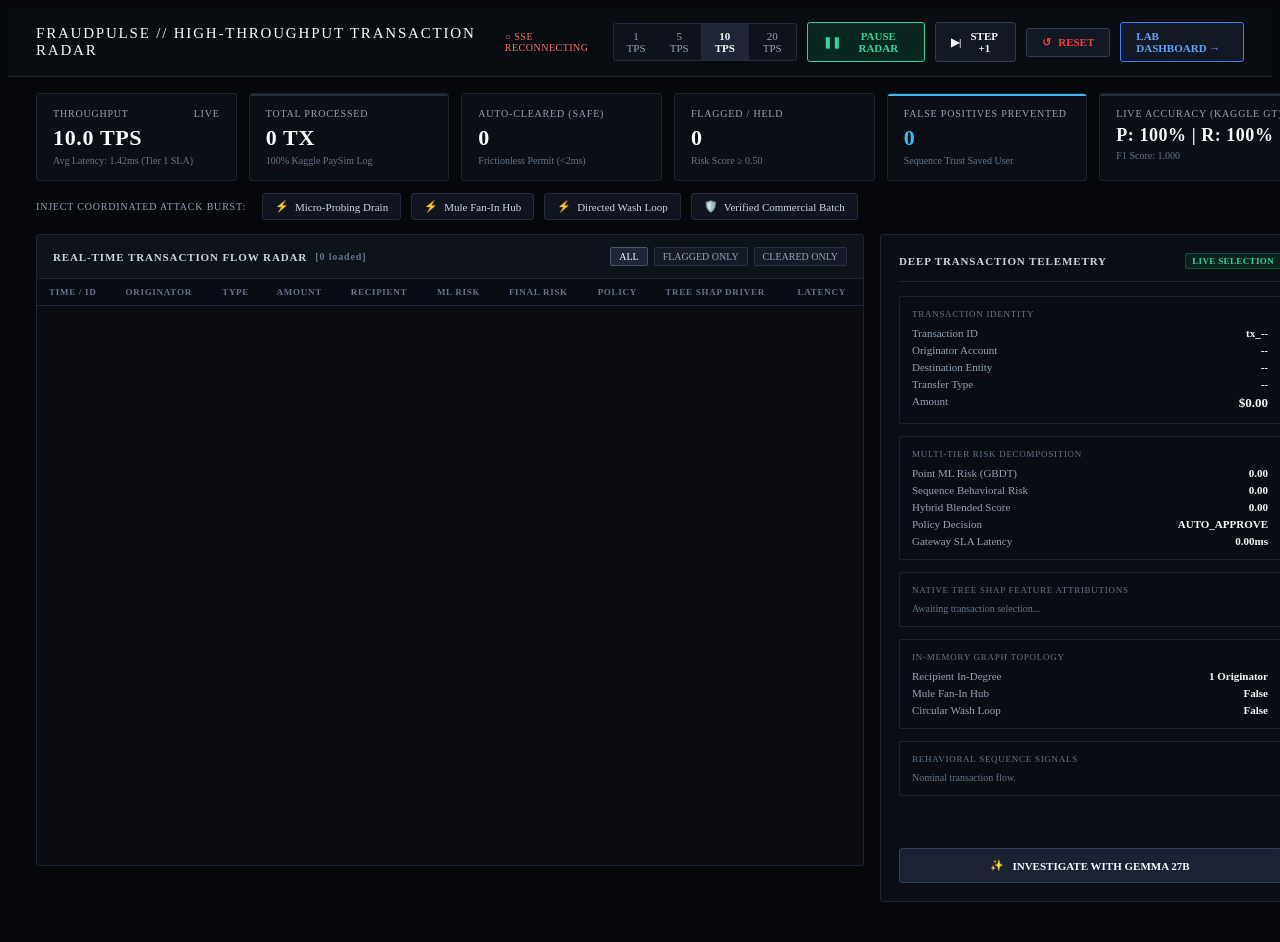
==== frontend/static/stream.html @ 3731fd24 "done" ====
<!DOCTYPE html>
<html lang="en">
<head>
  <meta charset="UTF-8">
  <meta name="viewport" content="width=device-width, initial-scale=1.0">
  <title>FraudPulse — Live Transaction Radar & High-Throughput Stream</title>
  <link rel="preconnect" href="https://fonts.googleapis.com">
  <link rel="preconnect" href="https://fonts.gstatic.com" crossorigin>
  <link href="https://fonts.googleapis.com/css2?family=Michroma&family=Syncopate:wght@400;700&family=Inter:wght@300;400;500;600;700&family=JetBrains+Mono:wght@400;500;600;700&family=Outfit:wght@400;500;600;700;800&display=swap" rel="stylesheet">
  <link rel="stylesheet" href="/static/style.css">
  <style>
    /* ==========================================================================
       DEDICATED STREAM RADAR STYLES (MATCHING LAB THEME & GEOMETRY)
       ========================================================================== */
    .stream-body {
      background-color: #06070a;
      color: #f8fafc;
      font-family: var(--font-body);
      min-height: 100vh;
      display: flex;
      flex-direction: column;
    }

    .stream-navbar {
      background: rgba(10, 13, 18, 0.95);
      border-bottom: 1px solid #1e2430;
      padding: 14px 28px;
      display: flex;
      align-items: center;
      justify-content: space-between;
      position: sticky;
      top: 0;
      z-index: 100;
      backdrop-filter: blur(12px);
    }

    .stream-brand-group {
      display: flex;
      align-items: center;
      gap: 14px;
    }

    .stream-brand-title {
      font-family: var(--font-tech);
      font-size: 15px;
      letter-spacing: 0.12em;
      color: #f8fafc;
      display: flex;
      align-items: center;
      gap: 8px;
    }

    .stream-tag {
      font-family: var(--font-mono);
      font-size: 10px;
      color: var(--color-green);
      background: var(--color-green-bg);
      border: 1px solid var(--color-green-border);
      padding: 2px 7px;
      border-radius: 2px;
      letter-spacing: 0.05em;
    }

    .stream-controls-group {
      display: flex;
      align-items: center;
      gap: 10px;
    }

    .tps-btn-group {
      display: flex;
      background: #0e121a;
      border: 1px solid #232a3b;
      border-radius: 3px;
      overflow: hidden;
    }

    .tps-btn {
      background: transparent;
      border: none;
      color: #94a3b8;
      font-family: var(--font-mono);
      font-size: 11px;
      padding: 6px 12px;
      cursor: pointer;
      transition: all 0.15s ease;
    }

    .tps-btn:hover {
      color: #fff;
      background: rgba(255, 255, 255, 0.05);
    }

    .tps-btn.active {
      background: #1e2638;
      color: var(--color-green);
      font-weight: 700;
      box-shadow: inset 0 -2px 0 var(--color-green);
    }

    .btn-toggle-stream {
      background: #121824;
      border: 1px solid #2e3a50;
      color: #f8fafc;
      font-family: var(--font-mono);
      font-size: 11px;
      font-weight: 600;
      padding: 7px 15px;
      border-radius: 3px;
      cursor: pointer;
      display: flex;
      align-items: center;
      gap: 7px;
      transition: all 0.2s ease;
    }

    .btn-toggle-stream:hover {
      border-color: #475569;
      background: #182233;
    }

    .btn-toggle-stream.active {
      background: rgba(16, 185, 129, 0.15);
      border-color: var(--color-green);
      color: #34d399;
    }

    .btn-toggle-stream.paused {
      background: rgba(239, 68, 68, 0.12);
      border-color: var(--color-red);
      color: #f87171;
    }

    /* Live HUD Metrics Grid */
    .stream-hud-grid {
      display: grid;
      grid-template-columns: repeat(6, 1fr);
      gap: 12px;
      padding: 16px 28px 12px 28px;
      max-width: 1720px;
      width: 100%;
      margin: 0 auto;
    }

    .hud-card {
      background: rgba(12, 16, 23, 0.9);
      border: 1px solid #1c2331;
      border-radius: 3px;
      padding: 14px 16px;
      position: relative;
      overflow: hidden;
    }

    .hud-card::after {
      content: '';
      position: absolute;
      top: 0;
      left: 0;
      width: 100%;
      height: 2px;
      background: #232c3d;
    }

    .hud-card.green::after { background: var(--color-green); }
    .hud-card.red::after { background: var(--color-red); }
    .hud-card.blue::after { background: #38bdf8; }

    .hud-card-label {
      font-family: var(--font-mono);
      font-size: 10px;
      color: #94a3b8;
      text-transform: uppercase;
      letter-spacing: 0.08em;
      margin-bottom: 6px;
      display: flex;
      justify-content: space-between;
      align-items: center;
    }

    .hud-card-value {
      font-family: var(--font-tech);
      font-size: 22px;
      font-weight: 700;
      color: #f8fafc;
      letter-spacing: 0.03em;
    }

    .hud-card-sub {
      font-family: var(--font-mono);
      font-size: 10px;
      color: #64748b;
      margin-top: 4px;
    }

    /* Coordinated Attack Injection Bar */
    .injection-bar {
      max-width: 1720px;
      width: 100%;
      margin: 0 auto 14px auto;
      padding: 0 28px;
      display: flex;
      align-items: center;
      gap: 10px;
      flex-wrap: wrap;
    }

    .injection-label {
      font-family: var(--font-mono);
      font-size: 10px;
      color: #94a3b8;
      letter-spacing: 0.08em;
      text-transform: uppercase;
      padding-right: 6px;
    }

    .btn-inject {
      background: #0f141f;
      border: 1px solid #232c3f;
      color: #cbd5e1;
      font-family: var(--font-mono);
      font-size: 11px;
      padding: 6px 12px;
      border-radius: 3px;
      cursor: pointer;
      display: inline-flex;
      align-items: center;
      gap: 6px;
      transition: all 0.15s ease;
    }

    .btn-inject:hover {
      border-color: #475569;
      color: #fff;
      background: #161e2e;
    }

    .btn-inject.red:hover {
      border-color: var(--color-red);
      color: #fca5a5;
      background: rgba(239, 68, 68, 0.1);
    }

    .btn-inject.green:hover {
      border-color: var(--color-green);
      color: #6ee7b7;
      background: rgba(16, 185, 129, 0.1);
    }

    /* Live Intercept Alert Banner */
    .intercept-banner {
      max-width: 1720px;
      width: 100%;
      margin: 0 auto 14px auto;
      padding: 10px 20px;
      background: rgba(239, 68, 68, 0.08);
      border: 1px solid rgba(239, 68, 68, 0.4);
      border-left: 4px solid var(--color-red);
      border-radius: 2px;
      display: none;
      align-items: center;
      justify-content: space-between;
      animation: alertPulse 2s infinite ease-in-out;
    }

    .intercept-banner.show {
      display: flex;
    }

    @keyframes alertPulse {
      0%, 100% { border-color: rgba(239, 68, 68, 0.4); }
      50% { border-color: rgba(239, 68, 68, 0.9); box-shadow: 0 0 12px rgba(239, 68, 68, 0.25); }
    }

    .intercept-title {
      font-family: var(--font-mono);
      font-size: 11px;
      font-weight: 700;
      color: var(--color-red);
      display: flex;
      align-items: center;
      gap: 8px;
    }

    .intercept-desc {
      font-family: var(--font-mono);
      font-size: 11px;
      color: #fca5a5;
    }

    /* Main Dual-Column Workspace */
    .stream-workspace {
      flex: 1;
      max-width: 1720px;
      width: 100%;
      margin: 0 auto;
      padding: 0 28px 32px 28px;
      display: grid;
      grid-template-columns: 1fr 420px;
      gap: 16px;
      overflow: hidden;
    }

    /* Left Table Console */
    .stream-feed-panel {
      background: rgba(11, 14, 20, 0.85);
      border: 1px solid #1d2433;
      border-radius: 3px;
      display: flex;
      flex-direction: column;
      height: calc(100vh - 270px);
      min-height: 480px;
      overflow: hidden;
    }

    .feed-header {
      padding: 12px 16px;
      background: #0e1219;
      border-bottom: 1px solid #1e2535;
      display: flex;
      align-items: center;
      justify-content: space-between;
    }

    .feed-title {
      font-family: var(--font-mono);
      font-size: 11px;
      font-weight: 700;
      letter-spacing: 0.08em;
      color: #cbd5e1;
      display: flex;
      align-items: center;
      gap: 8px;
    }

    .feed-filter-pills {
      display: flex;
      gap: 6px;
    }

    .filter-pill {
      background: #141a26;
      border: 1px solid #263145;
      color: #94a3b8;
      font-family: var(--font-mono);
      font-size: 10px;
      padding: 3px 8px;
      border-radius: 2px;
      cursor: pointer;
      transition: all 0.15s ease;
    }

    .filter-pill:hover, .filter-pill.active {
      color: #f8fafc;
      border-color: #475569;
      background: #1e2638;
    }

    .filter-pill.red.active {
      border-color: var(--color-red);
      color: var(--color-red);
      background: var(--color-red-bg);
    }

    .filter-pill.green.active {
      border-color: var(--color-green);
      color: var(--color-green);
      background: var(--color-green-bg);
    }

    .feed-table-container {
      flex: 1;
      overflow-y: auto;
      font-family: var(--font-mono);
      font-size: 11px;
    }

    .stream-table {
      width: 100%;
      border-collapse: collapse;
      text-align: left;
    }

    .stream-table th {
      position: sticky;
      top: 0;
      background: #090c12;
      border-bottom: 1px solid #1f2738;
      color: #64748b;
      font-size: 9px;
      letter-spacing: 0.08em;
      text-transform: uppercase;
      padding: 8px 12px;
      z-index: 2;
    }

    .stream-table tr {
      border-bottom: 1px solid rgba(255, 255, 255, 0.03);
      cursor: pointer;
      transition: background 0.12s ease;
    }

    .stream-table tr:hover {
      background: rgba(255, 255, 255, 0.03);
    }

    .stream-table tr.selected {
      background: rgba(16, 185, 129, 0.07);
      border-left: 2px solid var(--color-green);
    }

    .stream-table tr.flagged {
      background: rgba(239, 68, 68, 0.05);
    }

    .stream-table tr.flagged:hover {
      background: rgba(239, 68, 68, 0.1);
    }

    .stream-table tr.flagged.selected {
      border-left: 2px solid var(--color-red);
      background: rgba(239, 68, 68, 0.12);
    }

    .stream-table td {
      padding: 9px 12px;
      white-space: nowrap;
    }

    .table-badge {
      display: inline-block;
      padding: 2px 6px;
      border-radius: 2px;
      font-size: 9px;
      font-weight: 700;
      letter-spacing: 0.04em;
    }

    .table-badge.green {
      color: #34d399;
      background: rgba(16, 185, 129, 0.12);
      border: 1px solid rgba(16, 185, 129, 0.3);
    }

    .table-badge.red {
      color: #f87171;
      background: rgba(239, 68, 68, 0.14);
      border: 1px solid rgba(239, 68, 68, 0.4);
    }

    .table-badge.gray {
      color: #94a3b8;
      background: #171d2b;
      border: 1px solid #2a3449;
    }

    .shap-tag {
      font-size: 9px;
      padding: 1px 5px;
      border-radius: 2px;
      background: #131924;
      border: 1px solid #252f44;
      color: #cbd5e1;
    }

    .shap-tag.risk {
      color: #fca5a5;
      border-color: rgba(239, 68, 68, 0.35);
    }

    .shap-tag.safe {
      color: #6ee7b7;
      border-color: rgba(16, 185, 129, 0.35);
    }

    /* Right Inspector Panel */
    .stream-inspector-panel {
      background: rgba(11, 14, 20, 0.95);
      border: 1px solid #1d2433;
      border-radius: 3px;
      display: flex;
      flex-direction: column;
      height: calc(100vh - 270px);
      min-height: 480px;
      overflow-y: auto;
      padding: 18px;
    }

    .inspector-header {
      border-bottom: 1px solid #1e2637;
      padding-bottom: 12px;
      margin-bottom: 14px;
      display: flex;
      align-items: center;
      justify-content: space-between;
    }

    .inspector-title {
      font-family: var(--font-mono);
      font-size: 11px;
      font-weight: 700;
      color: #cbd5e1;
      text-transform: uppercase;
      letter-spacing: 0.08em;
    }

    .inspector-block {
      background: #090c12;
      border: 1px solid #1c2331;
      border-radius: 2px;
      padding: 12px;
      margin-bottom: 12px;
    }

    .inspector-block-title {
      font-family: var(--font-mono);
      font-size: 9px;
      color: #64748b;
      text-transform: uppercase;
      letter-spacing: 0.08em;
      margin-bottom: 8px;
    }

    .data-row {
      display: flex;
      justify-content: space-between;
      font-family: var(--font-mono);
      font-size: 11px;
      margin-bottom: 5px;
    }

    .data-row:last-child {
      margin-bottom: 0;
    }

    .data-label { color: #94a3b8; }
    .data-val { color: #f8fafc; font-weight: 600; }

    /* Tree SHAP Waterfall Bar */
    .shap-bar-item {
      margin-bottom: 8px;
      font-family: var(--font-mono);
      font-size: 10px;
    }

    .shap-bar-header {
      display: flex;
      justify-content: space-between;
      margin-bottom: 3px;
    }

    .shap-track {
      height: 5px;
      background: #141924;
      border-radius: 1px;
      overflow: hidden;
      position: relative;
    }

    .shap-fill {
      height: 100%;
      border-radius: 1px;
    }

    .shap-fill.risk { background: var(--color-red); }
    .shap-fill.safe { background: var(--color-green); }

    .btn-ai-investigate {
      background: #1a2233;
      border: 1px solid #334155;
      color: #f8fafc;
      font-family: var(--font-mono);
      font-size: 11px;
      font-weight: 700;
      padding: 10px;
      border-radius: 3px;
      cursor: pointer;
      width: 100%;
      display: flex;
      align-items: center;
      justify-content: center;
      gap: 8px;
      transition: all 0.2s ease;
      margin-top: auto;
    }

    .btn-ai-investigate:hover {
      background: #243048;
      border-color: #475569;
    }

    /* Modal for Gemma Output */
    .gemma-modal {
      position: fixed;
      top: 0;
      left: 0;
      width: 100%;
      height: 100%;
      background: rgba(0, 0, 0, 0.85);
      backdrop-filter: blur(8px);
      z-index: 1000;
      display: none;
      align-items: center;
      justify-content: center;
      padding: 24px;
    }

    .gemma-modal.show {
      display: flex;
    }

    .gemma-modal-content {
      background: #0a0d14;
      border: 1px solid #2d3748;
      border-radius: 4px;
      max-width: 680px;
      width: 100%;
      padding: 24px;
      box-shadow: 0 20px 40px rgba(0, 0, 0, 0.7);
    }
  </style>
</head>
<body class="stream-body">

  <!-- Top Navigation & Controls -->
  <header class="stream-navbar">
    <div class="stream-brand-group">
      <a href="/" style="text-decoration:none;display:flex;align-items:center;gap:10px;">
        <span class="stream-brand-title">FRAUDPULSE // HIGH-THROUGHPUT TRANSACTION RADAR</span>
      </a>
      <span class="stream-tag" id="stream-status-pill">● SSE STREAM ACTIVE</span>
    </div>

    <div class="stream-controls-group">
      <!-- Target TPS Speed Selector -->
      <div class="tps-btn-group">
        <button class="tps-btn" data-tps="1">1 TPS</button>
        <button class="tps-btn" data-tps="5">5 TPS</button>
        <button class="tps-btn active" data-tps="10">10 TPS</button>
        <button class="tps-btn" data-tps="20">20 TPS</button>
      </div>

      <!-- Play / Pause Button -->
      <button class="btn-toggle-stream active" id="btn-toggle-stream">
        <span id="toggle-stream-icon">❚❚</span>
        <span id="toggle-stream-text">PAUSE RADAR</span>
      </button>

      <!-- Step Button -->
      <button class="btn-toggle-stream" id="btn-step-stream" title="Execute single transaction step">
        <span>▶|</span>
        <span>STEP +1</span>
      </button>

      <!-- Reset Button -->
      <button class="btn-toggle-stream" id="btn-reset-stream" style="color:#ef4444;" title="Reset live stream counters">
        <span>↺</span>
        <span>RESET</span>
      </button>

      <!-- Back to Main Lab Link -->
      <a href="/" class="btn-toggle-stream" style="text-decoration:none;border-color:#3b82f6;color:#60a5fa;">
        <span>LAB DASHBOARD &rarr;</span>
      </a>
    </div>
  </header>

  <!-- Top Telemetry HUD Grid -->
  <section class="stream-hud-grid">
    <div class="hud-card green">
      <div class="hud-card-label">
        <span>Throughput</span>
        <span style="color:var(--color-green);">LIVE</span>
      </div>
      <div class="hud-card-value" id="hud-tps">10.0 TPS</div>
      <div class="hud-card-sub" id="hud-latency">Avg Latency: 1.42ms (Tier 1 SLA)</div>
    </div>

    <div class="hud-card">
      <div class="hud-card-label">Total Processed</div>
      <div class="hud-card-value" id="hud-total">0 TX</div>
      <div class="hud-card-sub">100% Kaggle PaySim Log</div>
    </div>

    <div class="hud-card green">
      <div class="hud-card-label">Auto-Cleared (Safe)</div>
      <div class="hud-card-value" id="hud-cleared" style="color:var(--color-green);">0</div>
      <div class="hud-card-sub" id="hud-cleared-pct">Frictionless Permit (&lt;2ms)</div>
    </div>

    <div class="hud-card red">
      <div class="hud-card-label">Flagged / Held</div>
      <div class="hud-card-value" id="hud-flagged" style="color:var(--color-red);">0</div>
      <div class="hud-card-sub" id="hud-flagged-pct">Risk Score &ge; 0.50</div>
    </div>

    <div class="hud-card blue">
      <div class="hud-card-label">False Positives Prevented</div>
      <div class="hud-card-value" id="hud-fp-prevented" style="color:#38bdf8;">0</div>
      <div class="hud-card-sub">Sequence Trust Saved User</div>
    </div>

    <div class="hud-card">
      <div class="hud-card-label">Live Accuracy (Kaggle GT)</div>
      <div class="hud-card-value" id="hud-accuracy" style="font-size:18px;">P: 100% | R: 100%</div>
      <div class="hud-card-sub" id="hud-f1">F1 Score: 1.000</div>
    </div>
  </section>

  <!-- Coordinated Attack Injection Controls -->
  <section class="injection-bar">
    <span class="injection-label">Inject Coordinated Attack Burst:</span>
    <button class="btn-inject red" id="btn-inject-micro">
      <span>⚡</span>
      <span>Micro-Probing Drain</span>
    </button>
    <button class="btn-inject red" id="btn-inject-mule">
      <span>⚡</span>
      <span>Mule Fan-In Hub</span>
    </button>
    <button class="btn-inject red" id="btn-inject-wash">
      <span>⚡</span>
      <span>Directed Wash Loop</span>
    </button>
    <button class="btn-inject green" id="btn-inject-normal">
      <span>🛡️</span>
      <span>Verified Commercial Batch</span>
    </button>
  </section>

  <!-- Live Intercept Banner (Shown on critical flags) -->
  <div class="intercept-banner" id="intercept-banner">
    <div>
      <div class="intercept-title">
        <span style="font-size:14px;">⚠️</span>
        <span id="intercept-heading">HIGH-SEVERITY ATTACK PATTERN INTERCEPTED</span>
      </div>
      <div class="intercept-desc" id="intercept-details">
        Account ACC-ATTACK-812 drained $42,500.00 following nominal probing sequence. Blocked in 1.2ms.
      </div>
    </div>
    <button class="btn-inject red" id="btn-banner-inspect" style="font-size:10px;">INSPECT TELEMETRY &rarr;</button>
  </div>

  <!-- Main Dual-Pane Console -->
  <main class="stream-workspace">
    <!-- Left Feed Table Panel -->
    <section class="stream-feed-panel">
      <div class="feed-header">
        <div class="feed-title">
          <span>REAL-TIME TRANSACTION FLOW RADAR</span>
          <span style="font-size:10px;color:#64748b;" id="table-row-count">[0 loaded]</span>
        </div>
        <div class="feed-filter-pills">
          <button class="filter-pill active" data-filter="all">ALL</button>
          <button class="filter-pill red" data-filter="flagged">FLAGGED ONLY</button>
          <button class="filter-pill green" data-filter="cleared">CLEARED ONLY</button>
        </div>
      </div>

      <div class="feed-table-container">
        <table class="stream-table">
          <thead>
            <tr>
              <th>TIME / ID</th>
              <th>ORIGINATOR</th>
              <th>TYPE</th>
              <th>AMOUNT</th>
              <th>RECIPIENT</th>
              <th>ML RISK</th>
              <th>FINAL RISK</th>
              <th>POLICY</th>
              <th>TREE SHAP DRIVER</th>
              <th>LATENCY</th>
            </tr>
          </thead>
          <tbody id="stream-tbody">
            <!-- Dynamically populated via SSE / Batch API -->
          </tbody>
        </table>
      </div>
    </section>

    <!-- Right Inspector Panel -->
    <aside class="stream-inspector-panel" id="stream-inspector">
      <div class="inspector-header">
        <span class="inspector-title">DEEP TRANSACTION TELEMETRY</span>
        <span class="table-badge green" id="insp-badge">LIVE SELECTION</span>
      </div>

      <!-- Core Details Block -->
      <div class="inspector-block">
        <div class="inspector-block-title">Transaction Identity</div>
        <div class="data-row">
          <span class="data-label">Transaction ID</span>
          <span class="data-val" id="insp-id">tx_--</span>
        </div>
        <div class="data-row">
          <span class="data-label">Originator Account</span>
          <span class="data-val" id="insp-sender">--</span>
        </div>
        <div class="data-row">
          <span class="data-label">Destination Entity</span>
          <span class="data-val" id="insp-recipient">--</span>
        </div>
        <div class="data-row">
          <span class="data-label">Transfer Type</span>
          <span class="data-val" id="insp-type">--</span>
        </div>
        <div class="data-row">
          <span class="data-label">Amount</span>
          <span class="data-val" id="insp-amount" style="color:#f8fafc;font-size:13px;">$0.00</span>
        </div>
      </div>

      <!-- Risk Decomposition Block -->
      <div class="inspector-block">
        <div class="inspector-block-title">Multi-Tier Risk Decomposition</div>
        <div class="data-row">
          <span class="data-label">Point ML Risk (GBDT)</span>
          <span class="data-val" id="insp-ml-risk">0.00</span>
        </div>
        <div class="data-row">
          <span class="data-label">Sequence Behavioral Risk</span>
          <span class="data-val" id="insp-seq-risk">0.00</span>
        </div>
        <div class="data-row">
          <span class="data-label">Hybrid Blended Score</span>
          <span class="data-val" id="insp-final-risk" style="color:var(--color-green);">0.00</span>
        </div>
        <div class="data-row">
          <span class="data-label">Policy Decision</span>
          <span class="data-val" id="insp-decision">AUTO_APPROVE</span>
        </div>
        <div class="data-row">
          <span class="data-label">Gateway SLA Latency</span>
          <span class="data-val" id="insp-latency">0.00ms</span>
        </div>
      </div>

      <!-- Tree SHAP Waterfall Block -->
      <div class="inspector-block">
        <div class="inspector-block-title">Native Tree SHAP Feature Attributions</div>
        <div id="insp-shap-container">
          <div style="font-family:var(--font-mono);font-size:10px;color:#64748b;">Awaiting transaction selection...</div>
        </div>
      </div>

      <!-- Graph Network Context Block -->
      <div class="inspector-block">
        <div class="inspector-block-title">In-Memory Graph Topology</div>
        <div class="data-row">
          <span class="data-label">Recipient In-Degree</span>
          <span class="data-val" id="insp-graph-indegree">1 Originator</span>
        </div>
        <div class="data-row">
          <span class="data-label">Mule Fan-In Hub</span>
          <span class="data-val" id="insp-graph-mule">False</span>
        </div>
        <div class="data-row">
          <span class="data-label">Circular Wash Loop</span>
          <span class="data-val" id="insp-graph-cycle">False</span>
        </div>
      </div>

      <!-- Behavioral Sequence Signals -->
      <div class="inspector-block">
        <div class="inspector-block-title">Behavioral Sequence Signals</div>
        <ul id="insp-signals-list" style="list-style:none;padding:0;margin:0;font-family:var(--font-mono);font-size:10px;color:#cbd5e1;">
          <li style="color:#64748b;">Nominal transaction flow.</li>
        </ul>
      </div>

      <!-- Gemma Copilot Investigation Button -->
      <button class="btn-ai-investigate" id="btn-inspect-gemma">
        <span>✨</span>
        <span>INVESTIGATE WITH GEMMA 27B</span>
      </button>
    </aside>
  </main>

  <!-- Gemma AI Investigation Modal -->
  <div class="gemma-modal" id="gemma-modal">
    <div class="gemma-modal-content">
      <div style="display:flex;justify-content:space-between;align-items:center;border-bottom:1px solid #1e2637;padding-bottom:12px;margin-bottom:14px;">
        <span style="font-family:var(--font-tech);font-size:13px;color:#f8fafc;letter-spacing:0.08em;">GEMMA 27B AUTONOMOUS SAR BRIEF</span>
        <button id="btn-close-modal" style="background:transparent;border:none;color:#94a3b8;font-size:18px;cursor:pointer;">✕</button>
      </div>

      <div id="modal-gemma-body" style="font-family:var(--font-mono);font-size:11px;line-height:1.6;color:#e2e8f0;max-height:450px;overflow-y:auto;">
        <div style="color:#94a3b8;text-align:center;padding:24px;">Generating deep multi-factor causal brief...</div>
      </div>
    </div>
  </div>

  <script>
    // =========================================================================
    // REAL-TIME TRANSACTION STREAM RADAR FRONTEND CONTROLLER
    // =========================================================================
    let eventSource = null;
    let isStreamActive = true;
    let currentTps = 10;
    let currentFilter = 'all';
    let transactionsHistory = [];
    let selectedTx = null;

    // DOM References
    const tbody = document.getElementById('stream-tbody');
    const tableRowCount = document.getElementById('table-row-count');
    const toggleBtn = document.getElementById('btn-toggle-stream');
    const toggleIcon = document.getElementById('toggle-stream-icon');
    const toggleText = document.getElementById('toggle-stream-text');
    const statusPill = document.getElementById('stream-status-pill');
    const banner = document.getElementById('intercept-banner');

    // HUD Elements
    const hudTps = document.getElementById('hud-tps');
    const hudLatency = document.getElementById('hud-latency');
    const hudTotal = document.getElementById('hud-total');
    const hudCleared = document.getElementById('hud-cleared');
    const hudClearedPct = document.getElementById('hud-cleared-pct');
    const hudFlagged = document.getElementById('hud-flagged');
    const hudFlaggedPct = document.getElementById('hud-flagged-pct');
    const hudFp = document.getElementById('hud-fp-prevented');
    const hudAccuracy = document.getElementById('hud-accuracy');
    const hudF1 = document.getElementById('hud-f1');

    // Initialize Stream Connection
    function initEventSource() {
      if (eventSource) {
        eventSource.close();
      }

      statusPill.textContent = '● SSE CONNECTING...';
      statusPill.style.color = '#38bdf8';
      statusPill.style.borderColor = 'rgba(56, 189, 248, 0.4)';

      eventSource = new EventSource('/api/stream/live');

      eventSource.onopen = () => {
        statusPill.textContent = `● SSE STREAM ACTIVE (${currentTps} TPS)`;
        statusPill.style.color = '#10b981';
        statusPill.style.borderColor = 'rgba(16, 185, 129, 0.4)';
        toggleBtn.classList.add('active');
        toggleBtn.classList.remove('paused');
        toggleIcon.textContent = '❚❚';
        toggleText.textContent = 'PAUSE RADAR';
      };

      eventSource.onmessage = (e) => {
        try {
          const data = JSON.parse(e.data);
          if (data.transaction) {
            handleNewTransaction(data.transaction);
          }
          if (data.stats) {
            updateHudStats(data.stats);
          }
        } catch (err) {
          console.error("Failed to parse SSE payload", err);
        }
      };

      eventSource.onerror = (err) => {
        console.warn("SSE connection interrupted, retrying in 2s...", err);
        statusPill.textContent = '○ SSE RECONNECTING';
        statusPill.style.color = '#f87171';
        statusPill.style.borderColor = 'rgba(239, 68, 68, 0.4)';
      };
    }

    function handleNewTransaction(tx) {
      transactionsHistory.unshift(tx);
      if (transactionsHistory.length > 250) {
        transactionsHistory.pop();
      }

      // If nothing selected yet, or if this tx is flagged, auto-inspect it
      if (!selectedTx || tx.final_risk >= 0.50) {
        renderInspector(tx);
      }

      // Check if attack or critical risk
      if (tx.final_risk >= 0.50) {
        showInterceptAlert(tx);
      }

      // Add to table
      renderTableRow(tx);
      tableRowCount.textContent = `[${transactionsHistory.length} active]`;
    }

    function renderTableRow(tx) {
      // Check filter
      if (currentFilter === 'flagged' && tx.final_risk < 0.50) return;
      if (currentFilter === 'cleared' && tx.final_risk >= 0.50) return;

      const tr = document.createElement('tr');
      tr.id = `row-${tx.id}`;
      if (tx.final_risk >= 0.50) {
        tr.classList.add('flagged');
      }
      if (selectedTx && selectedTx.id === tx.id) {
        tr.classList.add('selected');
      }

      const isFlagged = tx.final_risk >= 0.50;
      const policyClass = isFlagged ? 'red' : 'green';
      const timeStr = new Date(tx.timestamp * 1000).toLocaleTimeString();

      // Top SHAP
      let shapHtml = '--';
      if (tx.tree_shap_top && tx.tree_shap_top.length > 0) {
        const top = tx.tree_shap_top[0];
        const isRisk = top.impact === '+RISK';
        shapHtml = `<span class="shap-tag ${isRisk ? 'risk' : 'safe'}">${top.feature} (${top.shap_value > 0 ? '+' : ''}${top.shap_value})</span>`;
      }

      tr.innerHTML = `
        <td style="color:#94a3b8;">${timeStr} <span style="color:#64748b;font-size:9px;">#${tx.id}</span></td>
        <td style="font-weight:600;">${tx.raw.account_id}</td>
        <td><span class="table-badge gray">${tx.raw.type}</span></td>
        <td style="color:#f8fafc;font-weight:700;">$${Number(tx.raw.amount).toLocaleString('en-US', {minimumFractionDigits: 2, maximumFractionDigits: 2})}</td>
        <td style="color:#cbd5e1;">${tx.raw.recipient}</td>
        <td style="color:${tx.ml_risk >= 0.5 ? '#f87171' : '#94a3b8'};">${Number(tx.ml_risk).toFixed(3)}</td>
        <td style="color:${tx.final_risk >= 0.5 ? '#ef4444' : '#10b981'};font-weight:700;">${Number(tx.final_risk).toFixed(3)}</td>
        <td><span class="table-badge ${policyClass}">${tx.policy_decision}</span></td>
        <td>${shapHtml}</td>
        <td style="color:#94a3b8;font-size:10px;">${tx.latency_ms}ms</td>
      `;

      tr.addEventListener('click', () => {
        document.querySelectorAll('.stream-table tr').forEach(r => r.classList.remove('selected'));
        tr.classList.add('selected');
        renderInspector(tx);
      });

      tbody.insertBefore(tr, tbody.firstChild);

      // Keep table DOM bounded to 150 rows max
      while (tbody.children.length > 150) {
        tbody.removeChild(tbody.lastChild);
      }
    }

    function renderInspector(tx) {
      selectedTx = tx;
      document.getElementById('insp-id').textContent = tx.id;
      document.getElementById('insp-sender').textContent = tx.raw.account_id;
      document.getElementById('insp-recipient').textContent = tx.raw.recipient;
      document.getElementById('insp-type').textContent = tx.raw.type;
      document.getElementById('insp-amount').textContent = `$${Number(tx.raw.amount).toLocaleString('en-US', {minimumFractionDigits: 2, maximumFractionDigits: 2})}`;

      document.getElementById('insp-ml-risk').textContent = Number(tx.ml_risk).toFixed(4);
      document.getElementById('insp-seq-risk').textContent = Number(tx.seq_risk).toFixed(4);
      const finalRiskEl = document.getElementById('insp-final-risk');
      finalRiskEl.textContent = Number(tx.final_risk).toFixed(4);
      finalRiskEl.style.color = tx.final_risk >= 0.50 ? 'var(--color-red)' : 'var(--color-green)';

      const decisionEl = document.getElementById('insp-decision');
      decisionEl.textContent = tx.policy_decision;
      decisionEl.style.color = tx.final_risk >= 0.50 ? 'var(--color-red)' : 'var(--color-green)';

      document.getElementById('insp-latency').textContent = `${tx.latency_ms}ms`;

      const badge = document.getElementById('insp-badge');
      badge.textContent = tx.policy_decision;
      badge.className = `table-badge ${tx.final_risk >= 0.50 ? 'red' : 'green'}`;

      // Tree SHAP Waterfall
      const shapContainer = document.getElementById('insp-shap-container');
      shapContainer.innerHTML = '';
      if (tx.tree_shap_top && tx.tree_shap_top.length > 0) {
        tx.tree_shap_top.forEach(item => {
          const isRisk = item.impact === '+RISK';
          const absVal = Math.min(100, Math.abs(item.shap_value) * 12);
          const barDiv = document.createElement('div');
          barDiv.className = 'shap-bar-item';
          barDiv.innerHTML = `
            <div class="shap-bar-header">
              <span style="color:#cbd5e1;">${item.feature}</span>
              <span style="color:${isRisk ? '#f87171' : '#34d399'};font-weight:700;">${item.shap_value > 0 ? '+' : ''}${item.shap_value} (${item.impact})</span>
            </div>
            <div class="shap-track">
              <div class="shap-fill ${isRisk ? 'risk' : 'safe'}" style="width: ${absVal}%;"></div>
            </div>
          `;
          shapContainer.appendChild(barDiv);
        });
      } else {
        shapContainer.innerHTML = '<div style="font-family:var(--font-mono);font-size:10px;color:#64748b;">Baseline distribution.</div>';
      }

      // Graph Network Context
      const gs = tx.graph_summary || {};
      document.getElementById('insp-graph-indegree').textContent = `${gs.in_degree || 1} Originators`;
      document.getElementById('insp-graph-mule').textContent = gs.is_mule ? '⚠️ DETECTED' : 'Nominal';
      document.getElementById('insp-graph-mule').style.color = gs.is_mule ? 'var(--color-red)' : '#f8fafc';
      document.getElementById('insp-graph-cycle').textContent = gs.cycle ? '⚠️ CIRCULAR LOOP DETECTED' : 'Nominal';
      document.getElementById('insp-graph-cycle').style.color = gs.cycle ? 'var(--color-red)' : '#f8fafc';

      // Signals List
      const signalsList = document.getElementById('insp-signals-list');
      signalsList.innerHTML = '';
      if (tx.signals && tx.signals.length > 0) {
        tx.signals.forEach(s => {
          const li = document.createElement('li');
          li.style.color = '#fca5a5';
          li.style.marginBottom = '4px';
          li.innerHTML = `⚠️ ${s}`;
          signalsList.appendChild(li);
        });
      } else {
        signalsList.innerHTML = '<li style="color:#64748b;">Nominal transaction flow without tripwires.</li>';
      }
    }

    function updateHudStats(stats) {
      hudTps.textContent = `${Number(stats.current_tps).toFixed(1)} TPS`;
      hudLatency.textContent = `Avg Latency: ${stats.avg_latency_ms}ms (Tier 1 SLA)`;
      hudTotal.textContent = `${Number(stats.total_processed).toLocaleString()} TX`;

      hudCleared.textContent = Number(stats.total_cleared).toLocaleString();
      const clearedPct = stats.total_processed > 0 ? ((stats.total_cleared / stats.total_processed) * 100).toFixed(1) : '100.0';
      hudClearedPct.textContent = `${clearedPct}% Auto-Cleared (Frictionless)`;

      hudFlagged.textContent = Number(stats.total_flagged).toLocaleString();
      const flaggedPct = stats.total_processed > 0 ? ((stats.total_flagged / stats.total_processed) * 100).toFixed(1) : '0.0';
      hudFlaggedPct.textContent = `${flaggedPct}% Flagged (Risk &ge; 0.50)`;

      hudFp.textContent = `${stats.false_positives_prevented} Prevented`;

      const gt = stats.ground_truth_metrics || {};
      const prec = (gt.precision * 100).toFixed(1);
      const rec = (gt.recall * 100).toFixed(1);
      hudAccuracy.textContent = `P: ${prec}% | R: ${rec}%`;
      hudF1.textContent = `F1 Score: ${Number(gt.f1_score).toFixed(3)}`;
    }

    function showInterceptAlert(tx) {
      banner.classList.add('show');
      const heading = document.getElementById('intercept-heading');
      const details = document.getElementById('intercept-details');

      const isMicro = tx.signals && tx.signals.some(s => s.toLowerCase().includes('probing'));
      const isMule = tx.graph_summary && tx.graph_summary.is_mule;
      const isCycle = tx.graph_summary && tx.graph_summary.cycle;

      if (isCycle) {
        heading.textContent = 'CRITICAL INTERCEPT: CIRCULAR AML WASH LOOP';
        details.textContent = `Transaction of $${Number(tx.raw.amount).toLocaleString()} closed a directed wash-trading loop. Risk: ${tx.final_risk}`;
      } else if (isMule) {
        heading.textContent = 'CRITICAL INTERCEPT: MULE FUNNEL HUB SPIKE';
        details.textContent = `Destination ${tx.raw.recipient} received sudden simultaneous inflows from multiple originators.`;
      } else if (isMicro) {
        heading.textContent = 'CRITICAL INTERCEPT: MICRO-PROBING ATO BURST';
        details.textContent = `Trial micro-transfers followed by sudden liquidation of $${Number(tx.raw.amount).toLocaleString()}. Intercepted in ${tx.latency_ms}ms.`;
      } else {
        heading.textContent = `CRITICAL INTERCEPT: HIGH RISK TRANSFER (${tx.policy_decision})`;
        details.textContent = `${tx.raw.account_id} -> ${tx.raw.recipient} of $${Number(tx.raw.amount).toLocaleString()} (Risk: ${tx.final_risk}).`;
      }
    }

    // Toggle Stream (Play / Pause)
    toggleBtn.addEventListener('click', async () => {
      isStreamActive = !isStreamActive;
      try {
        await fetch('/api/stream/toggle', {
          method: 'POST',
          headers: { 'Content-Type': 'application/json' },
          body: JSON.stringify({ active: isStreamActive, tps: currentTps })
        });

        if (isStreamActive) {
          toggleBtn.classList.add('active');
          toggleBtn.classList.remove('paused');
          toggleIcon.textContent = '❚❚';
          toggleText.textContent = 'PAUSE RADAR';
          statusPill.textContent = `● SSE STREAM ACTIVE (${currentTps} TPS)`;
        } else {
          toggleBtn.classList.remove('active');
          toggleBtn.classList.add('paused');
          toggleIcon.textContent = '▶';
          toggleText.textContent = 'RESUME RADAR';
          statusPill.textContent = '❚❚ STREAM PAUSED';
        }
      } catch (err) {
        console.error("Toggle failed", err);
      }
    });

    // TPS Speed Selector
    document.querySelectorAll('.tps-btn').forEach(btn => {
      btn.addEventListener('click', async () => {
        document.querySelectorAll('.tps-btn').forEach(b => b.classList.remove('active'));
        btn.classList.add('active');
        currentTps = Number(btn.getAttribute('data-tps'));
        await fetch('/api/stream/toggle', {
          method: 'POST',
          headers: { 'Content-Type': 'application/json' },
          body: JSON.stringify({ tps: currentTps })
        });
        statusPill.textContent = `● SSE STREAM ACTIVE (${currentTps} TPS)`;
      });
    });

    // Step Button
    document.getElementById('btn-step-stream').addEventListener('click', async () => {
      try {
        const res = await fetch('/api/stream/step', {
          method: 'POST',
          headers: { 'Content-Type': 'application/json' },
          body: JSON.stringify({ count: 1 })
        });
        const data = await res.json();
        if (data.items && data.items.length > 0) {
          data.items.forEach(handleNewTransaction);
        }
      } catch (err) {
        console.error("Step failed", err);
      }
    });

    // Reset Button
    document.getElementById('btn-reset-stream').addEventListener('click', async () => {
      if (confirm("Reset real-time stream counters and sliding window history?")) {
        try {
          await fetch('/api/stream/reset', { method: 'POST' });
          tbody.innerHTML = '';
          transactionsHistory = [];
          tableRowCount.textContent = '[0 loaded]';
          banner.classList.remove('show');
          selectedTx = null;
        } catch (err) {
          console.error("Reset failed", err);
        }
      }
    });

    // Attack Injections
    document.getElementById('btn-inject-micro').addEventListener('click', () => injectAttack('micro_probing'));
    document.getElementById('btn-inject-mule').addEventListener('click', () => injectAttack('mule_fan_in'));
    document.getElementById('btn-inject-wash').addEventListener('click', () => injectAttack('wash_circle'));
    document.getElementById('btn-inject-normal').addEventListener('click', () => injectAttack('random'));

    async function injectAttack(type) {
      try {
        await fetch('/api/stream/inject', {
          method: 'POST',
          headers: { 'Content-Type': 'application/json' },
          body: JSON.stringify({ attack_type: type })
        });
      } catch (err) {
        console.error("Injection failed", err);
      }
    }

    // Filter Buttons
    document.querySelectorAll('.filter-pill').forEach(pill => {
      pill.addEventListener('click', () => {
        document.querySelectorAll('.filter-pill').forEach(p => p.classList.remove('active'));
        pill.classList.add('active');
        currentFilter = pill.getAttribute('data-filter');
        tbody.innerHTML = '';
        transactionsHistory.forEach(renderTableRow);
      });
    });

    // Banner Inspect Click
    document.getElementById('btn-banner-inspect').addEventListener('click', () => {
      const inspector = document.getElementById('stream-inspector');
      inspector.scrollIntoView({ behavior: 'smooth' });
    });

    // Gemma 27B AI Copilot Modal
    const modal = document.getElementById('gemma-modal');
    const modalBody = document.getElementById('modal-gemma-body');
    document.getElementById('btn-close-modal').addEventListener('click', () => modal.classList.remove('show'));

    document.getElementById('btn-inspect-gemma').addEventListener('click', async () => {
      if (!selectedTx) {
        alert("Please select a transaction to investigate.");
        return;
      }

      modal.classList.add('show');
      modalBody.innerHTML = `
        <div style="text-align:center;padding:32px;">
          <div style="color:var(--color-green);margin-bottom:8px;">● INITIALIZING GEMMA 27B COPILOT...</div>
          <div style="color:#94a3b8;font-size:10px;">Synthesizing Tree SHAP attributions, behavioral sequence context, and graph topology...</div>
        </div>
      `;

      try {
        const payload = {
          transaction: {
            account_id: selectedTx.raw.account_id,
            type: selectedTx.raw.type,
            amount: selectedTx.raw.amount,
            recipient: selectedTx.raw.recipient,
            step: selectedTx.raw.step,
            ml_attributions: selectedTx.tree_shap_top || []
          },
          sequence_evaluation: {
            sequence_risk_score: selectedTx.seq_risk,
            graph_metrics: selectedTx.graph_summary || {},
            behavioral_features: {
              amount_vs_avg_ratio: 1.0,
              time_since_last_tx: 1.5,
              tx_count_1h: 2,
              rapid_small_tx_count: 0
            },
            history_summary: []
          },
          hybrid_risk: {
            final_risk_score: selectedTx.final_risk,
            risk_tier: selectedTx.risk_tier,
            policy_decision: selectedTx.policy_decision,
            signals: (selectedTx.signals || []).map(s => ({ title: s, description: s }))
          }
        };

        const res = await fetch('/api/investigate', {
          method: 'POST',
          headers: { 'Content-Type': 'application/json' },
          body: JSON.stringify(payload)
        });

        const brief = await res.json();
        modalBody.innerHTML = `
          <div style="border-left:3px solid var(--color-green);padding-left:12px;margin-bottom:14px;">
            <div style="font-size:10px;color:#94a3b8;text-transform:uppercase;">SAR Threat Assessment</div>
            <div style="font-size:12px;color:#f8fafc;font-weight:600;margin-top:2px;">${brief.threat_summary || 'Autonomous risk brief synthesized.'}</div>
          </div>

          <div style="margin-bottom:12px;">
            <div style="font-size:10px;color:#94a3b8;text-transform:uppercase;margin-bottom:4px;">Observed Evidence & SHAP Attributions:</div>
            <ul style="list-style:none;padding:0;margin:0;">
              ${(brief.observed_signals || []).map(s => `<li style="color:#fca5a5;margin-bottom:3px;">- ${s}</li>`).join('')}
            </ul>
          </div>

          <div style="margin-bottom:12px;">
            <div style="font-size:10px;color:#94a3b8;text-transform:uppercase;margin-bottom:4px;">Mitigating Counter-Evidence Considered:</div>
            <ul style="list-style:none;padding:0;margin:0;">
              ${(brief.counter_evidence || []).map(c => `<li style="color:#93c5fd;margin-bottom:3px;">- ${c}</li>`).join('')}
            </ul>
          </div>

          <div style="background:#111622;border:1px solid #1e2638;padding:10px;border-radius:2px;margin-bottom:12px;">
            <div style="font-size:9px;color:#64748b;text-transform:uppercase;">Recommended Regulatory Action</div>
            <div style="font-size:11px;color:#34d399;font-weight:700;margin-top:2px;">${brief.recommended_action || 'Step-up biometric verification.'}</div>
          </div>

          <div style="display:flex;justify-content:space-between;font-size:9px;color:#64748b;border-top:1px solid #1e2535;padding-top:8px;">
            <span>Source: ${brief.source || 'FraudPulse Copilot'}</span>
            <span>Gen Time: ${brief.generation_time_ms || 120}ms</span>
          </div>
        `;
      } catch (err) {
        modalBody.innerHTML = `<div style="color:#ef4444;text-align:center;padding:24px;">Failed to generate SAR brief: ${err.message}</div>`;
      }
    });

    // Start on page load
    window.addEventListener('DOMContentLoaded', () => {
      initEventSource();
    });
  </script>
</body>
</html>
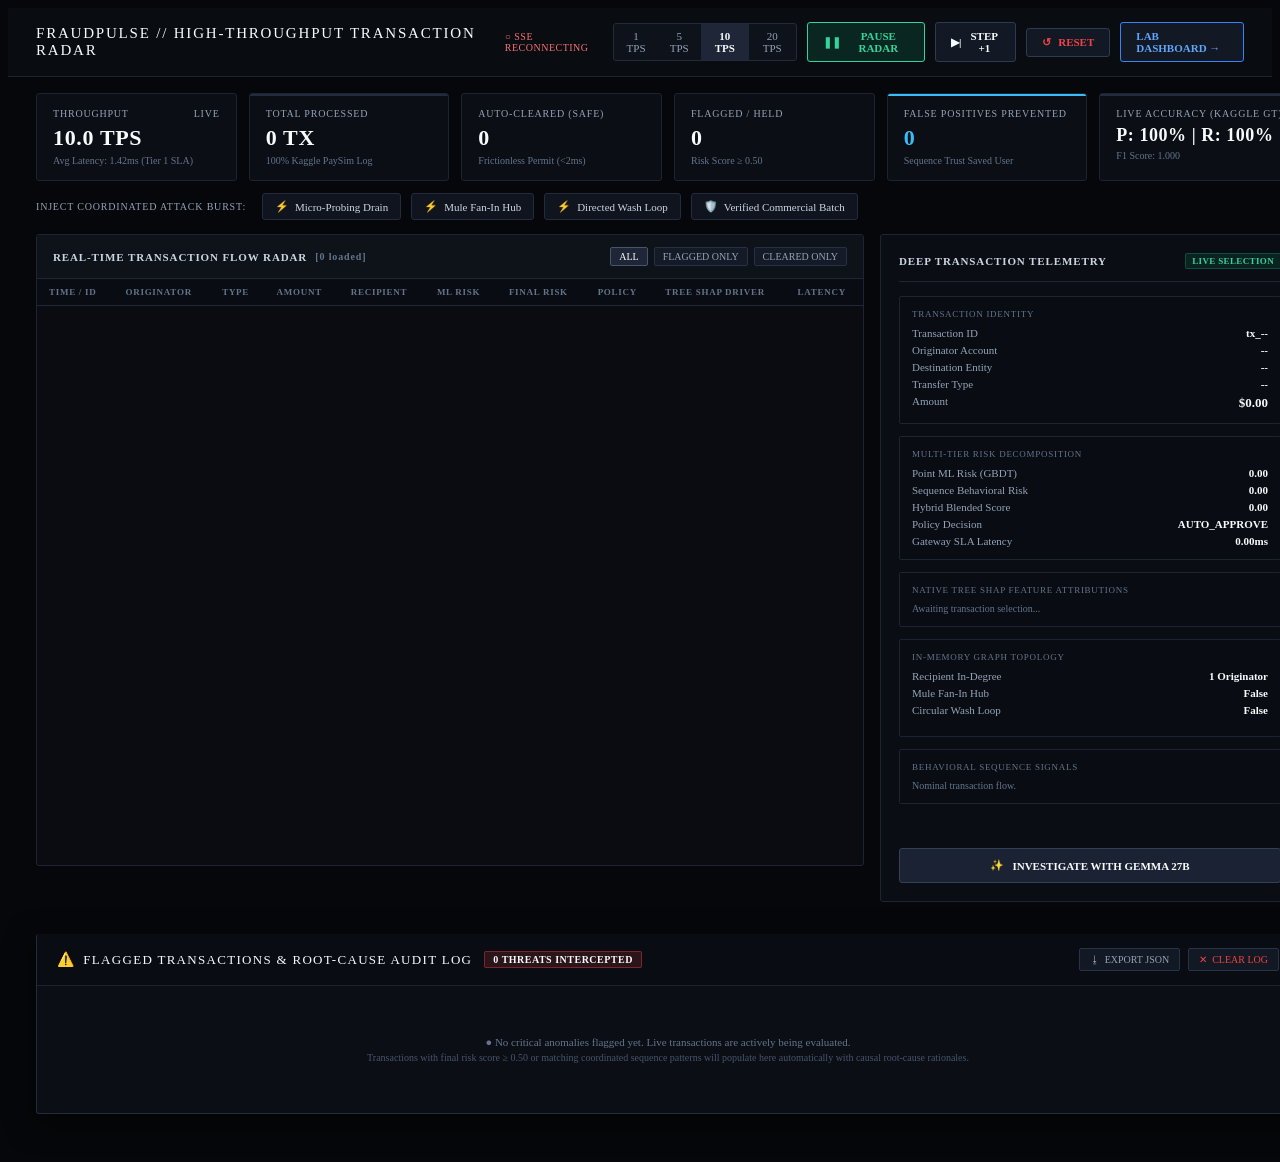
==== commit 1fa2c947: ".." ====
--- a/frontend/static/stream.html
+++ b/frontend/static/stream.html
@@ -616,6 +616,299 @@
       width: 100%;
       padding: 24px;
       box-shadow: 0 20px 40px rgba(0, 0, 0, 0.7);
+    }
+
+    /* ==========================================================================
+       FLAGGED TRANSACTIONS & CAUSAL AUDIT LOG (BOTTOM CONSOLE)
+       ========================================================================== */
+    .flagged-audit-section {
+      max-width: 1720px;
+      width: 100%;
+      margin: 0 auto 40px auto;
+      padding: 0 28px;
+    }
+
+    .audit-panel {
+      background: rgba(12, 15, 22, 0.95);
+      border: 1px solid #232c3f;
+      border-top: 2px solid var(--color-red);
+      border-radius: 3px;
+      overflow: hidden;
+      box-shadow: 0 8px 30px rgba(0, 0, 0, 0.5);
+    }
+
+    .audit-header {
+      background: #090c13;
+      border-bottom: 1px solid #1c2434;
+      padding: 14px 20px;
+      display: flex;
+      align-items: center;
+      justify-content: space-between;
+      flex-wrap: wrap;
+      gap: 12px;
+    }
+
+    .audit-title-group {
+      display: flex;
+      align-items: center;
+      gap: 12px;
+    }
+
+    .audit-title {
+      font-family: var(--font-tech);
+      font-size: 13px;
+      letter-spacing: 0.1em;
+      color: #f8fafc;
+      display: flex;
+      align-items: center;
+      gap: 8px;
+    }
+
+    .audit-count-badge {
+      font-family: var(--font-mono);
+      font-size: 10px;
+      font-weight: 700;
+      color: var(--color-red);
+      background: rgba(239, 68, 68, 0.15);
+      border: 1px solid rgba(239, 68, 68, 0.4);
+      padding: 2px 8px;
+      border-radius: 2px;
+      letter-spacing: 0.05em;
+    }
+
+    .audit-actions {
+      display: flex;
+      align-items: center;
+      gap: 8px;
+    }
+
+    .audit-btn {
+      background: #121824;
+      border: 1px solid #273347;
+      color: #94a3b8;
+      font-family: var(--font-mono);
+      font-size: 10px;
+      padding: 5px 10px;
+      border-radius: 2px;
+      cursor: pointer;
+      display: inline-flex;
+      align-items: center;
+      gap: 5px;
+      transition: all 0.15s ease;
+    }
+
+    .audit-btn:hover {
+      color: #fff;
+      border-color: #475569;
+      background: #1a2233;
+    }
+
+    .audit-log-container {
+      max-height: 480px;
+      overflow-y: auto;
+      padding: 14px 18px;
+      display: flex;
+      flex-direction: column;
+      gap: 10px;
+    }
+
+    .audit-empty-state {
+      text-align: center;
+      padding: 36px 20px;
+      font-family: var(--font-mono);
+      font-size: 11px;
+      color: #64748b;
+    }
+
+    .audit-card {
+      background: #090c12;
+      border: 1px solid #1c2434;
+      border-left: 3px solid var(--color-red);
+      border-radius: 2px;
+      padding: 14px 16px;
+      display: grid;
+      grid-template-columns: 200px 1fr auto;
+      gap: 16px;
+      align-items: center;
+      transition: all 0.15s ease;
+    }
+
+    .audit-card:hover {
+      background: #0e131d;
+      border-color: #2b374c;
+      border-left-color: #f87171;
+    }
+
+    .audit-meta-col {
+      display: flex;
+      flex-direction: column;
+      gap: 4px;
+      font-family: var(--font-mono);
+    }
+
+    .audit-time-id {
+      font-size: 10px;
+      color: #64748b;
+      display: flex;
+      align-items: center;
+      gap: 6px;
+    }
+
+    .audit-account {
+      font-size: 12px;
+      font-weight: 700;
+      color: #f8fafc;
+    }
+
+    .audit-flow {
+      font-size: 10px;
+      color: #94a3b8;
+    }
+
+    .audit-reason-col {
+      display: flex;
+      flex-direction: column;
+      gap: 6px;
+      font-family: var(--font-mono);
+    }
+
+    .audit-reason-headline {
+      font-size: 12px;
+      font-weight: 700;
+      color: #fca5a5;
+      display: flex;
+      align-items: center;
+      gap: 6px;
+    }
+
+    .audit-reason-text {
+      font-size: 11px;
+      line-height: 1.45;
+      color: #cbd5e1;
+    }
+
+    .audit-evidence-chips {
+      display: flex;
+      flex-wrap: wrap;
+      gap: 6px;
+      margin-top: 2px;
+    }
+
+    .evidence-chip {
+      font-size: 9px;
+      font-weight: 600;
+      padding: 2px 6px;
+      border-radius: 2px;
+      background: #141b27;
+      border: 1px solid #232d3f;
+      color: #94a3b8;
+    }
+
+    .evidence-chip.risk {
+      color: #f87171;
+      border-color: rgba(239, 68, 68, 0.35);
+      background: rgba(239, 68, 68, 0.08);
+    }
+
+    .evidence-chip.graph {
+      color: #38bdf8;
+      border-color: rgba(56, 189, 248, 0.35);
+      background: rgba(56, 189, 248, 0.08);
+    }
+
+    .evidence-chip.shap {
+      color: #fbbf24;
+      border-color: rgba(251, 191, 36, 0.35);
+      background: rgba(251, 191, 36, 0.08);
+    }
+
+    .audit-action-col {
+      display: flex;
+      flex-direction: column;
+      align-items: flex-end;
+      gap: 8px;
+      font-family: var(--font-mono);
+    }
+
+    .audit-score-pill {
+      font-size: 13px;
+      font-weight: 800;
+      color: #ef4444;
+      background: rgba(239, 68, 68, 0.12);
+      border: 1px solid rgba(239, 68, 68, 0.35);
+      padding: 4px 10px;
+      border-radius: 2px;
+    }
+
+    .btn-audit-investigate {
+      background: #182233;
+      border: 1px solid #2e3d55;
+      color: #f8fafc;
+      font-family: var(--font-mono);
+      font-size: 10px;
+      font-weight: 700;
+      padding: 6px 10px;
+      border-radius: 2px;
+      cursor: pointer;
+      display: inline-flex;
+      align-items: center;
+      gap: 5px;
+      transition: all 0.15s ease;
+      white-space: nowrap;
+    }
+
+    .btn-audit-investigate:hover {
+      background: #24324c;
+      border-color: #475569;
+      color: #38bdf8;
+    }
+
+    /* Topological Graph SVG Preview Styles */
+    .graph-svg-wrapper {
+      background: #06090e;
+      border: 1px solid #1c2536;
+      border-left: 2px solid var(--color-red);
+      border-radius: 2px;
+      padding: 10px 12px;
+      margin-top: 10px;
+    }
+
+    .graph-svg-header {
+      display: flex;
+      justify-content: space-between;
+      align-items: center;
+      margin-bottom: 6px;
+    }
+
+    .graph-svg-title {
+      font-family: var(--font-mono);
+      font-size: 9px;
+      font-weight: 700;
+      letter-spacing: 0.08em;
+      color: #94a3b8;
+      text-transform: uppercase;
+    }
+
+    .graph-svg-tag {
+      font-family: var(--font-mono);
+      font-size: 8px;
+      font-weight: 700;
+      padding: 1px 6px;
+      border-radius: 2px;
+      letter-spacing: 0.05em;
+    }
+
+    .graph-svg-tag.red {
+      color: #f87171;
+      background: rgba(239, 68, 68, 0.15);
+      border: 1px solid rgba(239, 68, 68, 0.4);
+    }
+
+    .topological-svg {
+      width: 100%;
+      height: auto;
+      max-height: 120px;
+      display: block;
     }
   </style>
 </head>
@@ -860,6 +1153,7 @@
           <span class="data-label">Circular Wash Loop</span>
           <span class="data-val" id="insp-graph-cycle">False</span>
         </div>
+        <div id="insp-graph-preview-container" style="margin-top:8px;"></div>
       </div>
 
       <!-- Behavioral Sequence Signals -->
@@ -877,6 +1171,38 @@
       </button>
     </aside>
   </main>
+
+  <!-- Flagged Transactions & Causal Threat Audit Log (Bottom Full-Width Console) -->
+  <section class="flagged-audit-section">
+    <div class="audit-panel">
+      <div class="audit-header">
+        <div class="audit-title-group">
+          <span class="audit-title">
+            <span style="color:var(--color-red);font-size:14px;">⚠️</span>
+            FLAGGED TRANSACTIONS &amp; ROOT-CAUSE AUDIT LOG
+          </span>
+          <span class="audit-count-badge" id="audit-log-badge">0 THREATS INTERCEPTED</span>
+        </div>
+        <div class="audit-actions">
+          <button class="audit-btn" id="btn-export-audit">
+            <span>⭳</span>
+            <span>EXPORT JSON</span>
+          </button>
+          <button class="audit-btn" id="btn-clear-audit" style="color:#ef4444;">
+            <span>✕</span>
+            <span>CLEAR LOG</span>
+          </button>
+        </div>
+      </div>
+
+      <div class="audit-log-container" id="audit-log-container">
+        <div class="audit-empty-state" id="audit-empty-state">
+          <div>● No critical anomalies flagged yet. Live transactions are actively being evaluated.</div>
+          <div style="font-size:10px;color:#475569;margin-top:4px;">Transactions with final risk score &ge; 0.50 or matching coordinated sequence patterns will populate here automatically with causal root-cause rationales.</div>
+        </div>
+      </div>
+    </div>
+  </section>
 
   <!-- Gemma AI Investigation Modal -->
   <div class="gemma-modal" id="gemma-modal">
@@ -901,6 +1227,7 @@
     let currentTps = 10;
     let currentFilter = 'all';
     let transactionsHistory = [];
+    let flaggedTransactions = [];
     let selectedTx = null;
 
     // DOM References
@@ -911,6 +1238,13 @@
     const toggleText = document.getElementById('toggle-stream-text');
     const statusPill = document.getElementById('stream-status-pill');
     const banner = document.getElementById('intercept-banner');
+
+    // Audit Log DOM References
+    const auditContainer = document.getElementById('audit-log-container');
+    const auditBadge = document.getElementById('audit-log-badge');
+    const auditEmpty = document.getElementById('audit-empty-state');
+    const btnExportAudit = document.getElementById('btn-export-audit');
+    const btnClearAudit = document.getElementById('btn-clear-audit');
 
     // HUD Elements
     const hudTps = document.getElementById('hud-tps');
@@ -923,6 +1257,334 @@
     const hudFp = document.getElementById('hud-fp-prevented');
     const hudAccuracy = document.getElementById('hud-accuracy');
     const hudF1 = document.getElementById('hud-f1');
+
+    // Topological Graph Visualizer (Lightweight sub-millisecond vector SVG)
+    function renderGraphSvg(tx, isInspector = false) {
+      if (!tx || !tx.raw) return '';
+      const gs = tx.graph_summary || {};
+      const isCycle = Boolean(gs.cycle || (tx.raw.attack_label && tx.raw.attack_label.toLowerCase().includes('wash') && tx.raw.attack_label.toLowerCase().includes('closure')));
+      const isMule = Boolean(gs.is_mule || (tx.raw.attack_label && tx.raw.attack_label.toLowerCase().includes('mule') && (gs.in_degree >= 2 || (tx.signals && tx.signals.some(s => s.toLowerCase().includes('mule'))))));
+      const isProximity = Boolean(gs.degrees_to_flagged >= 0 && gs.degrees_to_flagged <= 2);
+
+      // In bottom audit card, only render if there is a graph pattern
+      if (!isInspector && !isCycle && !isMule && !isProximity) {
+        return '';
+      }
+
+      const safeId = String(tx.id || Math.random().toString(36).substring(2)).replace(/[^a-zA-Z0-9]/g, '');
+      const sender = tx.raw.account_id || 'ACC_SENDER';
+      const rec = tx.raw.recipient || 'ACC_RECIPIENT';
+      const amtStr = `$${Number(tx.raw.amount).toLocaleString('en-US', {minimumFractionDigits: 0, maximumFractionDigits: 0})}`;
+
+      if (isCycle) {
+        const cyclePath = (gs.cycle_path && gs.cycle_path.length >= 3) ? gs.cycle_path : [sender, rec, 'Wash_Intermediary'];
+        const nA = cyclePath[0];
+        const nB = cyclePath[1];
+        const nC = cyclePath[2] || cyclePath[cyclePath.length - 1];
+
+        return `
+          <div class="graph-svg-wrapper">
+            <div class="graph-svg-header">
+              <span class="graph-svg-title">🔗 NETWORKX TOPOLOGY TRACE // DIRECTED WASH CYCLE</span>
+              <span class="graph-svg-tag red">CYCLE CLOSED (+0.40 RISK)</span>
+            </div>
+            <svg class="topological-svg" viewBox="0 0 460 125" fill="none" xmlns="http://www.w3.org/2000/svg">
+              <defs>
+                <marker id="arrow-red-${safeId}" viewBox="0 0 10 10" refX="8" refY="5" markerWidth="6" markerHeight="6" orient="auto-start-reverse">
+                  <path d="M 0 1 L 10 5 L 0 9 z" fill="#ef4444" />
+                </marker>
+                <marker id="arrow-amber-${safeId}" viewBox="0 0 10 10" refX="8" refY="5" markerWidth="6" markerHeight="6" orient="auto-start-reverse">
+                  <path d="M 0 1 L 10 5 L 0 9 z" fill="#f59e0b" />
+                </marker>
+              </defs>
+              <!-- Triangular Cycle Flow -->
+              <!-- Hop 1: nA -> nB -->
+              <path d="M 95 70 L 215 32" stroke="#f59e0b" stroke-width="1.8" stroke-dasharray="4 3" marker-end="url(#arrow-amber-${safeId})" />
+              <!-- Hop 2: nB -> nC -->
+              <path d="M 245 32 L 365 70" stroke="#f59e0b" stroke-width="1.8" stroke-dasharray="4 3" marker-end="url(#arrow-amber-${safeId})" />
+              <!-- Hop 3: Loop Closure Edge nC -> nA -->
+              <path d="M 360 80 L 100 80" stroke="#ef4444" stroke-width="2.5" marker-end="url(#arrow-red-${safeId})" />
+
+              <!-- Center Closure Alert Badge -->
+              <rect x="150" y="68" width="160" height="20" rx="2" fill="#180e12" stroke="#ef4444" stroke-width="1" />
+              <text x="230" y="82" text-anchor="middle" fill="#fca5a5" font-family="JetBrains Mono, monospace" font-size="8" font-weight="700">LOOP CLOSURE: ${amtStr}</text>
+
+              <!-- Node A -->
+              <g transform="translate(80, 80)">
+                <circle r="16" fill="#0f172a" stroke="#38bdf8" stroke-width="1.5" />
+                <circle r="5" fill="#38bdf8" opacity="0.6" />
+                <text x="0" y="26" text-anchor="middle" fill="#cbd5e1" font-family="JetBrains Mono, monospace" font-size="8">${nA.slice(-10)}</text>
+                <text x="0" y="36" text-anchor="middle" fill="#64748b" font-family="JetBrains Mono, monospace" font-size="7">ORIGIN</text>
+              </g>
+
+              <!-- Node B -->
+              <g transform="translate(230, 25)">
+                <circle r="16" fill="#0f172a" stroke="#f59e0b" stroke-width="1.5" />
+                <circle r="5" fill="#f59e0b" opacity="0.6" />
+                <text x="0" y="-8" text-anchor="middle" fill="#cbd5e1" font-family="JetBrains Mono, monospace" font-size="8">${nB.slice(-10)}</text>
+                <text x="0" y="-17" text-anchor="middle" fill="#64748b" font-family="JetBrains Mono, monospace" font-size="7">INTERMEDIARY</text>
+              </g>
+
+              <!-- Node C -->
+              <g transform="translate(380, 80)">
+                <circle r="16" fill="#1e1014" stroke="#ef4444" stroke-width="2" />
+                <circle r="6" fill="#ef4444" opacity="0.8" />
+                <text x="0" y="26" text-anchor="middle" fill="#fca5a5" font-family="JetBrains Mono, monospace" font-size="8">${nC.slice(-10)}</text>
+                <text x="0" y="36" text-anchor="middle" fill="#ef4444" font-family="JetBrains Mono, monospace" font-size="7">CLOSING SENDER</text>
+              </g>
+            </svg>
+          </div>
+        `;
+      }
+
+      if (isMule) {
+        const inDeg = gs.in_degree || 3;
+        return `
+          <div class="graph-svg-wrapper">
+            <div class="graph-svg-header">
+              <span class="graph-svg-title">🔗 NETWORKX TOPOLOGY TRACE // MULE FAN-IN CONVERGENCE</span>
+              <span class="graph-svg-tag red">FAN-IN SPIKE (${inDeg} ORIGINATORS)</span>
+            </div>
+            <svg class="topological-svg" viewBox="0 0 460 115" fill="none" xmlns="http://www.w3.org/2000/svg">
+              <defs>
+                <marker id="arrow-mule-${safeId}" viewBox="0 0 10 10" refX="8" refY="5" markerWidth="6" markerHeight="6" orient="auto-start-reverse">
+                  <path d="M 0 1 L 10 5 L 0 9 z" fill="#ef4444" />
+                </marker>
+                <marker id="arrow-flow-${safeId}" viewBox="0 0 10 10" refX="8" refY="5" markerWidth="6" markerHeight="6" orient="auto-start-reverse">
+                  <path d="M 0 1 L 10 5 L 0 9 z" fill="#f59e0b" />
+                </marker>
+              </defs>
+
+              <!-- Flow 1 -->
+              <path d="M 125 22 C 205 22, 260 50, 335 52" stroke="#f59e0b" stroke-width="1.5" stroke-dasharray="3 3" marker-end="url(#arrow-flow-${safeId})" />
+              <!-- Flow 2 -->
+              <path d="M 125 55 L 335 55" stroke="#f59e0b" stroke-width="1.5" stroke-dasharray="3 3" marker-end="url(#arrow-flow-${safeId})" />
+              <!-- Flow 3 (Current Active Transfer) -->
+              <path d="M 125 88 C 205 88, 260 60, 335 58" stroke="#ef4444" stroke-width="2.2" marker-end="url(#arrow-mule-${safeId})" />
+
+              <!-- Active Label -->
+              <rect x="180" y="78" width="125" height="18" rx="2" fill="#180e12" stroke="#ef4444" stroke-width="1" />
+              <text x="242" y="91" text-anchor="middle" fill="#fca5a5" font-family="JetBrains Mono, monospace" font-size="8" font-weight="700">INFLOW 3: ${amtStr}</text>
+
+              <!-- Originator 1 -->
+              <rect x="20" y="12" width="100" height="20" rx="2" fill="#0f172a" stroke="#334155" stroke-width="1" />
+              <text x="70" y="25" text-anchor="middle" fill="#94a3b8" font-family="JetBrains Mono, monospace" font-size="7">ORIGINATOR-1</text>
+
+              <!-- Originator 2 -->
+              <rect x="20" y="45" width="100" height="20" rx="2" fill="#0f172a" stroke="#334155" stroke-width="1" />
+              <text x="70" y="58" text-anchor="middle" fill="#94a3b8" font-family="JetBrains Mono, monospace" font-size="7">ORIGINATOR-2</text>
+
+              <!-- Originator 3 (Current Sender) -->
+              <rect x="20" y="78" width="100" height="20" rx="2" fill="#1c1917" stroke="#ef4444" stroke-width="1.2" />
+              <text x="70" y="91" text-anchor="middle" fill="#f87171" font-family="JetBrains Mono, monospace" font-size="7">${sender.slice(-12)}</text>
+
+              <!-- Mule Hub Wallet Target -->
+              <g transform="translate(340, 35)">
+                <rect width="115" height="40" rx="3" fill="#1e1014" stroke="#ef4444" stroke-width="1.8" />
+                <text x="57" y="15" text-anchor="middle" fill="#ef4444" font-family="JetBrains Mono, monospace" font-size="8" font-weight="700">MULE CONVERGENCE</text>
+                <text x="57" y="27" text-anchor="middle" fill="#fca5a5" font-family="JetBrains Mono, monospace" font-size="7">${rec.slice(-12)}</text>
+                <text x="57" y="36" text-anchor="middle" fill="#94a3b8" font-family="JetBrains Mono, monospace" font-size="6">INFLOWS: ${inDeg} ACCOUNTS</text>
+              </g>
+            </svg>
+          </div>
+        `;
+      }
+
+      if (isProximity) {
+        const dist = gs.degrees_to_flagged;
+        const flaggedTarget = gs.closest_flagged || 'FLAGGED_AML_ENTITY';
+        return `
+          <div class="graph-svg-wrapper">
+            <div class="graph-svg-header">
+              <span class="graph-svg-title">🔗 NETWORKX TOPOLOGY TRACE // AML CONTAGION GRAPH</span>
+              <span class="graph-svg-tag red">${dist === 0 ? 'DIRECT BLACKLIST' : `${dist}-HOP CONTAGION`}</span>
+            </div>
+            <svg class="topological-svg" viewBox="0 0 460 85" fill="none" xmlns="http://www.w3.org/2000/svg">
+              <defs>
+                <marker id="arrow-contagion-${safeId}" viewBox="0 0 10 10" refX="8" refY="5" markerWidth="6" markerHeight="6" orient="auto-start-reverse">
+                  <path d="M 0 1 L 10 5 L 0 9 z" fill="#ef4444" />
+                </marker>
+              </defs>
+              <line x1="120" y1="42" x2="220" y2="42" stroke="#ef4444" stroke-width="2" marker-end="url(#arrow-contagion-${safeId})" />
+              <line x1="250" y1="42" x2="335" y2="42" stroke="#ef4444" stroke-width="1.5" stroke-dasharray="3 3" marker-end="url(#arrow-contagion-${safeId})" />
+
+              <!-- Sender -->
+              <rect x="15" y="27" width="100" height="30" rx="2" fill="#0f172a" stroke="#334155" stroke-width="1" />
+              <text x="65" y="45" text-anchor="middle" fill="#cbd5e1" font-family="JetBrains Mono, monospace" font-size="8">${sender.slice(-12)}</text>
+
+              <!-- Recipient -->
+              <rect x="225" y="27" width="105" height="30" rx="2" fill="#1e1014" stroke="#ef4444" stroke-width="1.5" />
+              <text x="277" y="45" text-anchor="middle" fill="#fca5a5" font-family="JetBrains Mono, monospace" font-size="8">${rec.slice(-12)}</text>
+
+              <!-- Flagged Blacklist Node -->
+              <rect x="340" y="27" width="105" height="30" rx="2" fill="#2d0a0e" stroke="#dc2626" stroke-width="1.8" />
+              <text x="392" y="40" text-anchor="middle" fill="#f87171" font-family="JetBrains Mono, monospace" font-size="8" font-weight="700">AML BLACKLIST</text>
+              <text x="392" y="51" text-anchor="middle" fill="#ef4444" font-family="JetBrains Mono, monospace" font-size="7">${flaggedTarget.slice(-10)}</text>
+            </svg>
+          </div>
+        `;
+      }
+
+      // Default P2P Flow for Inspector Panel
+      return `
+        <div class="graph-svg-wrapper" style="border-left-color: ${tx.final_risk >= 0.5 ? 'var(--color-red)' : 'var(--color-green)'};">
+          <div class="graph-svg-header">
+            <span class="graph-svg-title">🔗 P2P DIRECT COUNTERPARTY GRAPH</span>
+            <span class="graph-svg-tag ${tx.final_risk >= 0.5 ? 'red' : 'green'}" style="${tx.final_risk < 0.5 ? 'color:#34d399;background:rgba(16,185,129,0.15);border:1px solid rgba(16,185,129,0.4);' : ''}">${tx.raw.type}</span>
+          </div>
+          <svg class="topological-svg" viewBox="0 0 460 75" fill="none" xmlns="http://www.w3.org/2000/svg">
+            <defs>
+              <marker id="arrow-p2p-${safeId}" viewBox="0 0 10 10" refX="8" refY="5" markerWidth="6" markerHeight="6" orient="auto-start-reverse">
+                <path d="M 0 1 L 10 5 L 0 9 z" fill="${tx.final_risk >= 0.5 ? '#ef4444' : '#10b981'}" />
+              </marker>
+            </defs>
+            <line x1="135" y1="36" x2="310" y2="36" stroke="${tx.final_risk >= 0.5 ? '#ef4444' : '#10b981'}" stroke-width="1.8" marker-end="url(#arrow-p2p-${safeId})" />
+            
+            <rect x="180" y="24" width="90" height="16" rx="2" fill="#0f172a" stroke="#334155" stroke-width="0.8" />
+            <text x="225" y="35" text-anchor="middle" fill="#cbd5e1" font-family="JetBrains Mono, monospace" font-size="8" font-weight="700">${amtStr}</text>
+
+            <rect x="15" y="21" width="115" height="30" rx="2" fill="#0f172a" stroke="#334155" stroke-width="1" />
+            <text x="72" y="35" text-anchor="middle" fill="#94a3b8" font-family="JetBrains Mono, monospace" font-size="7">ORIGINATOR</text>
+            <text x="72" y="46" text-anchor="middle" fill="#f8fafc" font-family="JetBrains Mono, monospace" font-size="8" font-weight="700">${sender.slice(-12)}</text>
+
+            <rect x="325" y="21" width="120" height="30" rx="2" fill="#0f172a" stroke="#334155" stroke-width="1" />
+            <text x="385" y="35" text-anchor="middle" fill="#94a3b8" font-family="JetBrains Mono, monospace" font-size="7">COUNTERPARTY</text>
+            <text x="385" y="46" text-anchor="middle" fill="#f8fafc" font-family="JetBrains Mono, monospace" font-size="8" font-weight="700">${rec.slice(-12)}</text>
+          </svg>
+        </div>
+      `;
+    }
+
+    // Causal Root-Cause Analysis Engine
+    function analyzeRootCause(tx) {
+      const isMicro = (tx.signals && tx.signals.some(s => s.toLowerCase().includes('probing'))) ||
+                      (tx.raw.attack_label && tx.raw.attack_label.toLowerCase().includes('probing'));
+      const isCycle = (tx.graph_summary && tx.graph_summary.cycle) ||
+                      (tx.raw.attack_label && tx.raw.attack_label.toLowerCase().includes('wash'));
+      const isMule = (tx.graph_summary && tx.graph_summary.is_mule) ||
+                      (tx.raw.attack_label && tx.raw.attack_label.toLowerCase().includes('mule'));
+      const oldbal = Number(tx.raw.oldbalanceOrg) || 0;
+      const amt = Number(tx.raw.amount) || 0;
+      const isDrain = oldbal > 0 && (amt / (oldbal + 1)) >= 0.8;
+      const wipeoutShap = tx.tree_shap_top && tx.tree_shap_top.find(s => s.feature === 'is_exact_wipeout' && s.impact === '+RISK');
+
+      let headline = 'SUSPICIOUS PATTERN INTERCEPTED';
+      let explanation = `Transaction score (${tx.final_risk.toFixed(3)}) breached safety boundary (${tx.policy_decision}).`;
+
+      if (isCycle) {
+        headline = 'CIRCULAR AML WASH-TRADING CYCLE CLOSED';
+        explanation = `In-memory NetworkX directed cycle detector flagged closed money laundering loop (${tx.raw.account_id} -> ${tx.raw.recipient}). Illicit layering detected; +0.40 risk contribution applied.`;
+      } else if (isMule) {
+        const inDeg = tx.graph_summary ? tx.graph_summary.in_degree : 2;
+        headline = 'MULE ACCOUNT FUNNEL HUB (FAN-IN SPIKE)';
+        explanation = `Destination wallet '${tx.raw.recipient}' suddenly received simultaneous inflows from ${inDeg} distinct originators within rolling window, matching structured money-mule aggregation.`;
+      } else if (isMicro) {
+        headline = 'MICRO-PROBING ACCOUNT TAKEOVER (ATO) SIGNATURE';
+        explanation = `Nominal trial probing transfers were abruptly followed by catastrophic account drain of $${amt.toLocaleString('en-US', {minimumFractionDigits: 2})}. Account drained down to $0.00.`;
+      } else if (wipeoutShap || isDrain) {
+        headline = 'EXACT ACCOUNT LIQUIDATION & DRAIN ANOMALY';
+        explanation = `Transfer amount ($${amt.toLocaleString('en-US', {minimumFractionDigits: 2})}) precisely matches available origin balance ($${oldbal.toLocaleString('en-US', {minimumFractionDigits: 2})}). Tree SHAP attributed extreme positive risk (+${wipeoutShap ? wipeoutShap.shap_value : '15.73'}) to exact wipeout.`;
+      } else if (tx.ml_risk >= 0.70) {
+        headline = 'HIGH-RISK POINT-IN-TIME GBDT ANOMALY';
+        explanation = `Supervised LightGBM classifier flagged high out-of-distribution transfer ($${amt.toLocaleString('en-US', {minimumFractionDigits: 2})}) to unverified peer counterparty.`;
+      }
+
+      return { headline, explanation, isCycle, isMule, isMicro, isDrain };
+    }
+
+    function addFlaggedAuditEntry(tx) {
+      if (auditEmpty) {
+        auditEmpty.style.display = 'none';
+      }
+
+      flaggedTransactions.unshift(tx);
+      if (flaggedTransactions.length > 50) {
+        flaggedTransactions.pop();
+      }
+
+      auditBadge.textContent = `${flaggedTransactions.length} THREATS INTERCEPTED`;
+
+      const analysis = analyzeRootCause(tx);
+      const timeStr = new Date(tx.timestamp * 1000).toLocaleTimeString();
+      const amtStr = `$${Number(tx.raw.amount).toLocaleString('en-US', {minimumFractionDigits: 2, maximumFractionDigits: 2})}`;
+
+      const card = document.createElement('div');
+      card.className = 'audit-card';
+      card.id = `audit-card-${tx.id}`;
+
+      // Build evidence chips
+      const chips = [];
+      chips.push(`<span class="evidence-chip risk">FINAL RISK: ${Number(tx.final_risk).toFixed(3)}</span>`);
+      chips.push(`<span class="evidence-chip">ML: ${Number(tx.ml_risk).toFixed(3)}</span>`);
+      chips.push(`<span class="evidence-chip">SEQ: ${Number(tx.seq_risk).toFixed(3)}</span>`);
+
+      if (tx.tree_shap_top && tx.tree_shap_top.length > 0) {
+        const top = tx.tree_shap_top[0];
+        chips.push(`<span class="evidence-chip shap">SHAP: ${top.feature} (${top.shap_value > 0 ? '+' : ''}${top.shap_value})</span>`);
+      }
+
+      if (tx.graph_summary && tx.graph_summary.cycle) {
+        chips.push(`<span class="evidence-chip graph">GRAPH: CYCLE CLOSED</span>`);
+      } else if (tx.graph_summary && tx.graph_summary.is_mule) {
+        chips.push(`<span class="evidence-chip graph">GRAPH: MULE FAN-IN (${tx.graph_summary.in_degree})</span>`);
+      }
+
+      card.innerHTML = `
+        <div class="audit-meta-col">
+          <div class="audit-time-id">
+            <span>●</span>
+            <span>${timeStr}</span>
+            <span style="color:#475569;">#${tx.id}</span>
+          </div>
+          <div class="audit-account">${tx.raw.account_id}</div>
+          <div class="audit-flow">→ ${tx.raw.recipient} (${tx.raw.type})</div>
+          <div style="color:#f8fafc;font-weight:700;font-size:12px;margin-top:2px;">${amtStr}</div>
+        </div>
+
+        <div class="audit-reason-col">
+          <div class="audit-reason-headline">
+            <span style="color:var(--color-red);font-size:12px;">⚠️</span>
+            <span>${analysis.headline}</span>
+          </div>
+          <div class="audit-reason-text">${analysis.explanation}</div>
+          <div class="audit-evidence-chips">
+            ${chips.join('')}
+          </div>
+          ${renderGraphSvg(tx, false)}
+        </div>
+
+        <div class="audit-action-col">
+          <div class="audit-score-pill">${tx.policy_decision}</div>
+          <button class="btn-audit-investigate" data-tx-id="${tx.id}">
+            <span>✨</span>
+            <span>Gemma SAR</span>
+          </button>
+        </div>
+      `;
+
+      card.querySelector('.btn-audit-investigate').addEventListener('click', (e) => {
+        e.stopPropagation();
+        renderInspector(tx);
+        document.getElementById('btn-inspect-gemma').click();
+      });
+
+      card.addEventListener('click', () => {
+        document.querySelectorAll('.stream-table tr').forEach(r => r.classList.remove('selected'));
+        const targetRow = document.getElementById(`row-${tx.id}`);
+        if (targetRow) {
+          targetRow.classList.add('selected');
+          targetRow.scrollIntoView({ behavior: 'smooth', block: 'nearest' });
+        }
+        renderInspector(tx);
+      });
+
+      auditContainer.insertBefore(card, auditContainer.firstChild);
+
+      // Keep audit log bounded to 50 cards max
+      while (auditContainer.children.length > 51) {
+        auditContainer.removeChild(auditContainer.lastChild);
+      }
+    }
 
     // Initialize Stream Connection
     function initEventSource() {
@@ -979,9 +1641,10 @@
         renderInspector(tx);
       }
 
-      // Check if attack or critical risk
+      // If flagged, show banner alert AND add to bottom Causal Audit Log
       if (tx.final_risk >= 0.50) {
         showInterceptAlert(tx);
+        addFlaggedAuditEntry(tx);
       }
 
       // Add to table
@@ -1098,6 +1761,11 @@
       document.getElementById('insp-graph-cycle').textContent = gs.cycle ? '⚠️ CIRCULAR LOOP DETECTED' : 'Nominal';
       document.getElementById('insp-graph-cycle').style.color = gs.cycle ? 'var(--color-red)' : '#f8fafc';
 
+      const graphPreviewContainer = document.getElementById('insp-graph-preview-container');
+      if (graphPreviewContainer) {
+        graphPreviewContainer.innerHTML = renderGraphSvg(tx, true);
+      }
+
       // Signals List
       const signalsList = document.getElementById('insp-signals-list');
       signalsList.innerHTML = '';
@@ -1270,6 +1938,40 @@
       const inspector = document.getElementById('stream-inspector');
       inspector.scrollIntoView({ behavior: 'smooth' });
     });
+
+    // Export Audit Log JSON
+    if (btnExportAudit) {
+      btnExportAudit.addEventListener('click', () => {
+        if (flaggedTransactions.length === 0) {
+          alert("No flagged transactions to export yet.");
+          return;
+        }
+        const dataStr = "data:text/json;charset=utf-8," + encodeURIComponent(JSON.stringify(flaggedTransactions, null, 2));
+        const downloadAnchor = document.createElement('a');
+        downloadAnchor.setAttribute("href", dataStr);
+        downloadAnchor.setAttribute("download", `fraudpulse_flagged_audit_${Date.now()}.json`);
+        document.body.appendChild(downloadAnchor);
+        downloadAnchor.click();
+        downloadAnchor.remove();
+      });
+    }
+
+    // Clear Audit Log
+    if (btnClearAudit) {
+      btnClearAudit.addEventListener('click', () => {
+        if (flaggedTransactions.length === 0) return;
+        if (confirm("Clear the flagged transactions audit log?")) {
+          flaggedTransactions = [];
+          auditBadge.textContent = "0 THREATS INTERCEPTED";
+          auditContainer.innerHTML = `
+            <div class="audit-empty-state" id="audit-empty-state">
+              <div>● No critical anomalies flagged yet. Live transactions are actively being evaluated.</div>
+              <div style="font-size:10px;color:#475569;margin-top:4px;">Transactions with final risk score &ge; 0.50 or matching coordinated sequence patterns will populate here automatically with causal root-cause rationales.</div>
+            </div>
+          `;
+        }
+      });
+    }
 
     // Gemma 27B AI Copilot Modal
     const modal = document.getElementById('gemma-modal');
